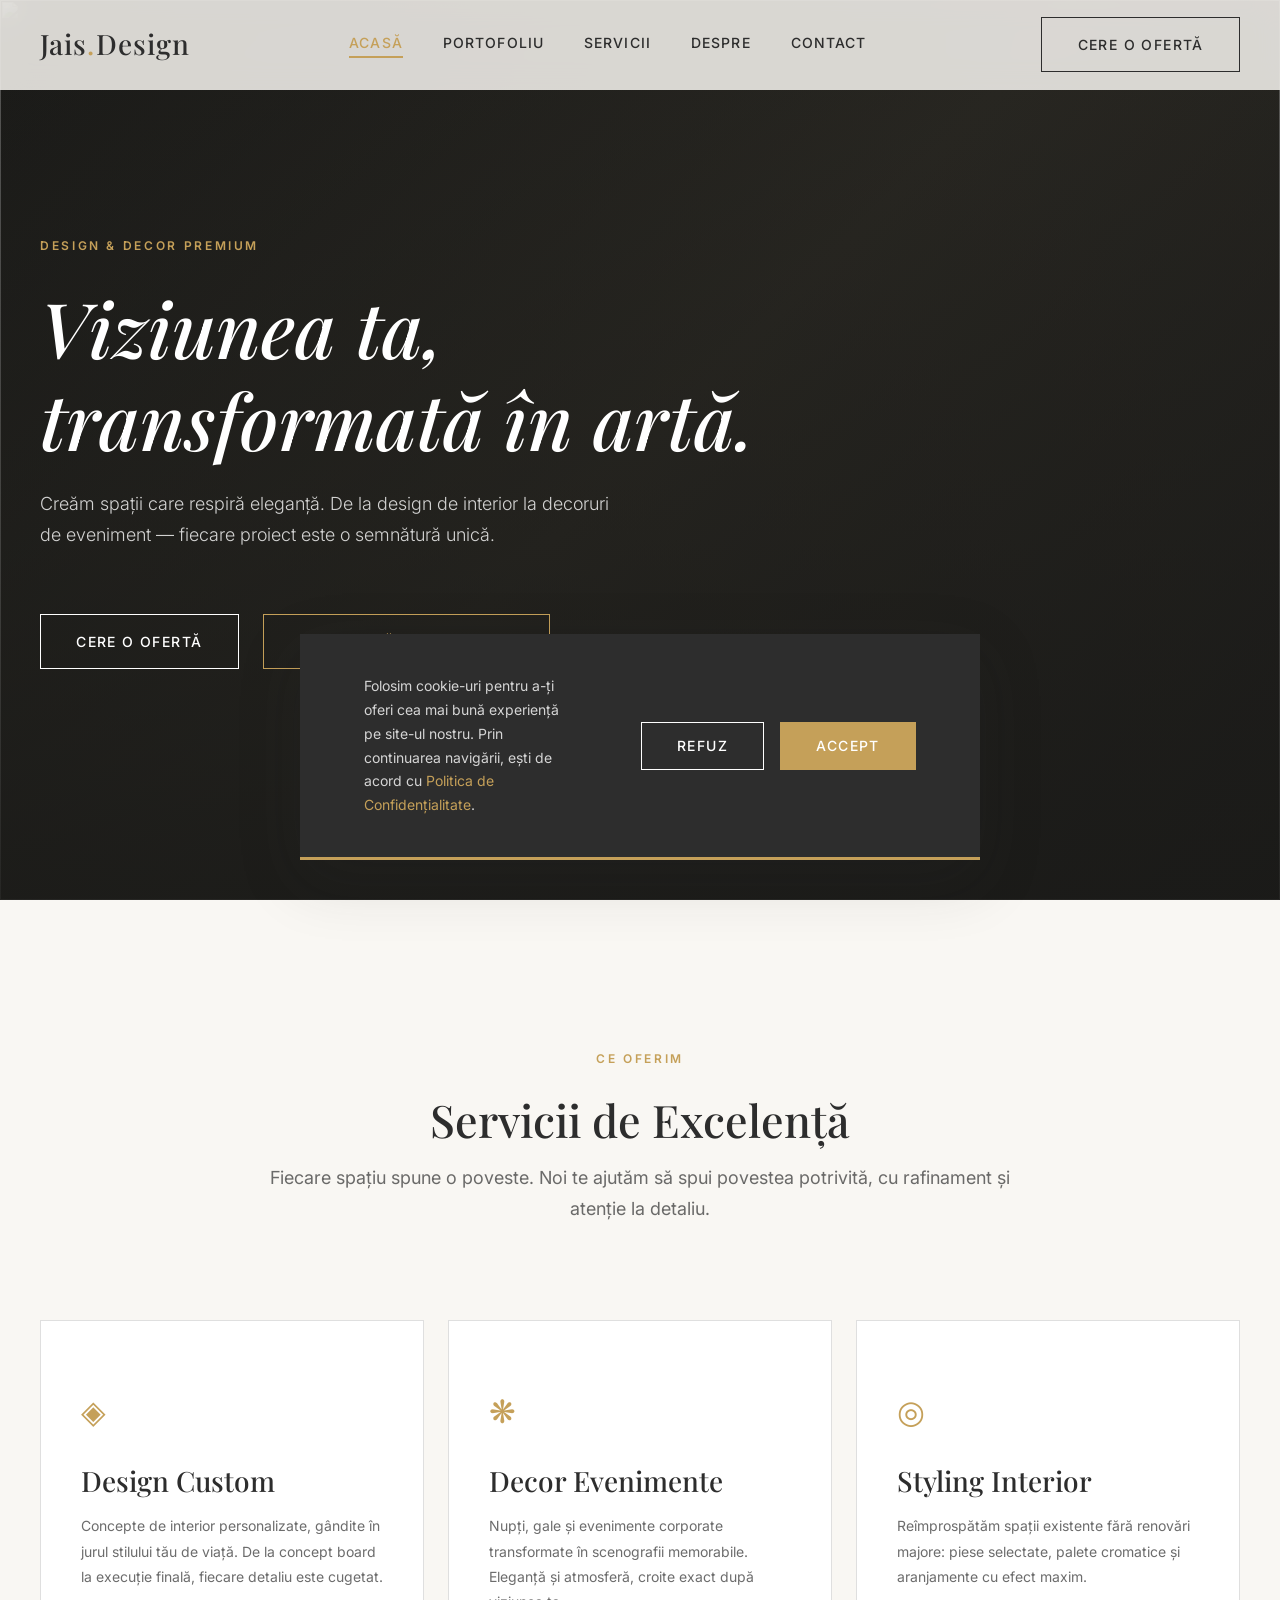
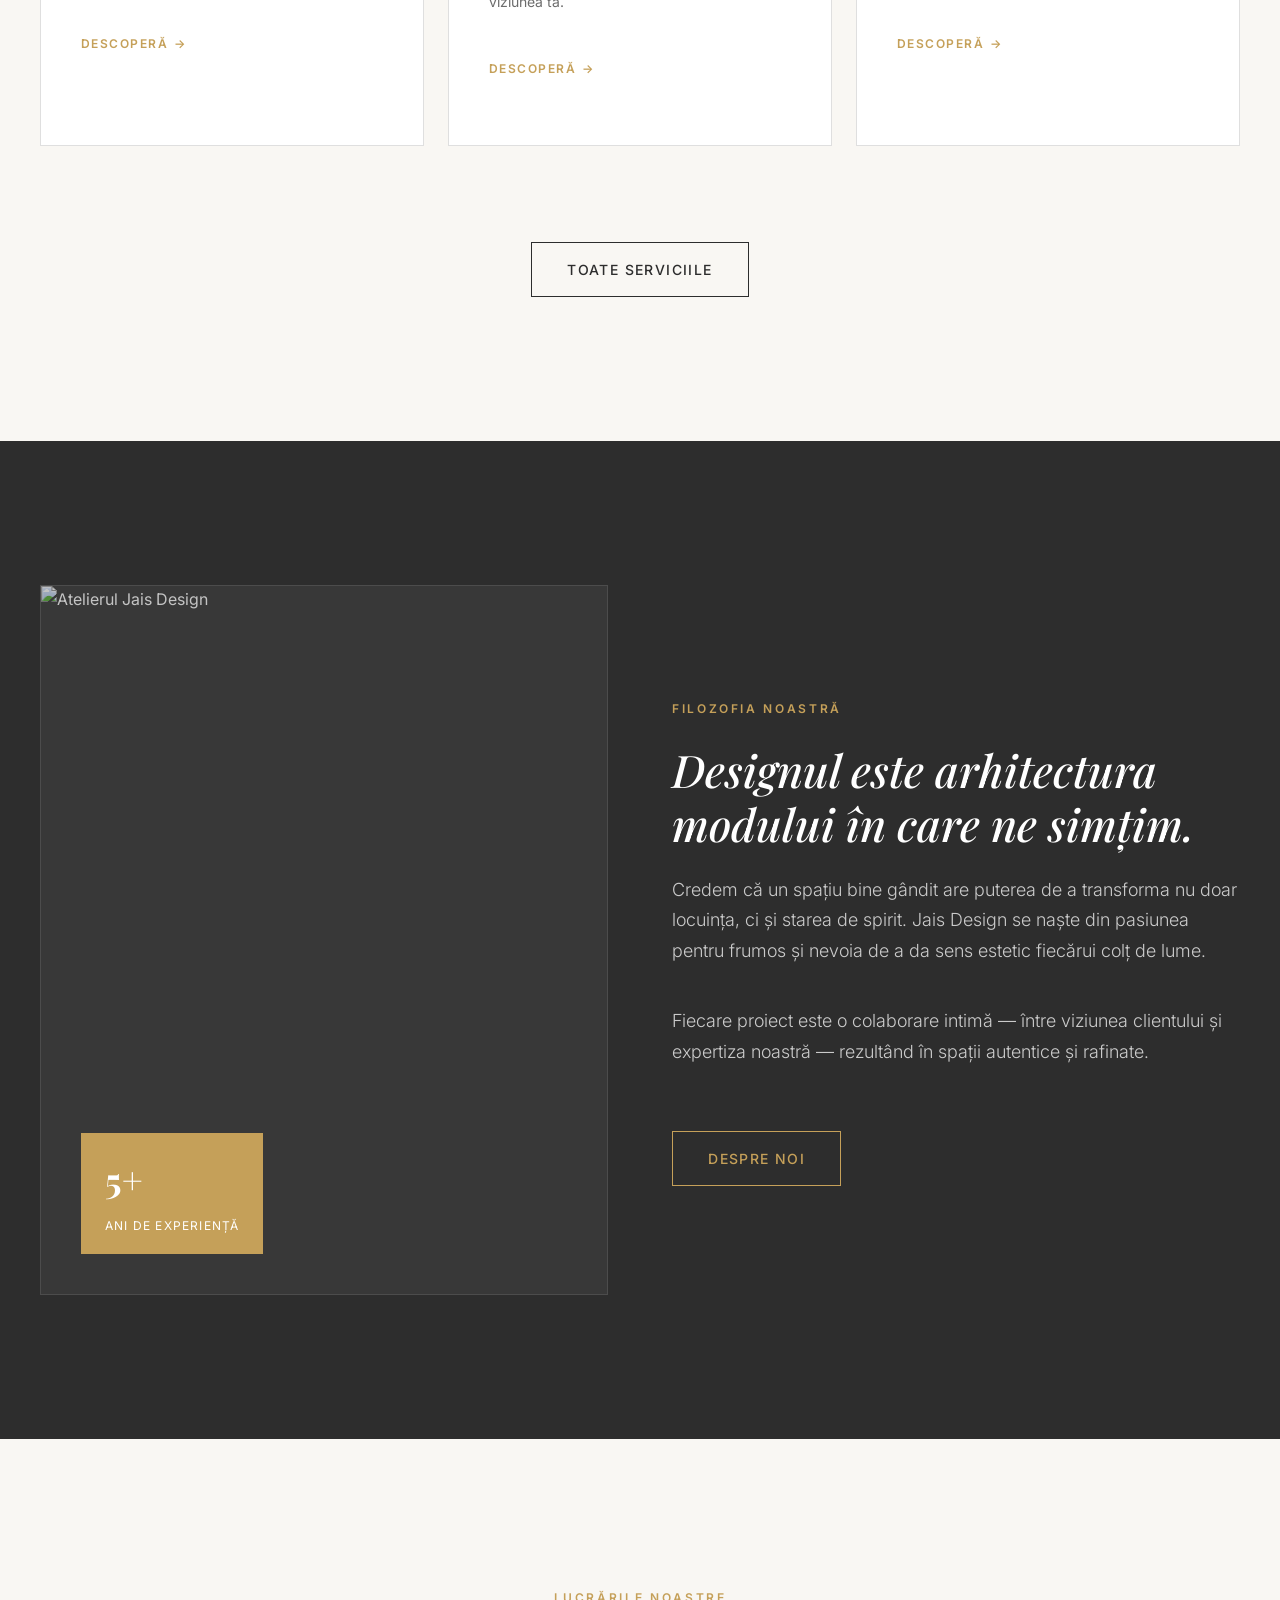
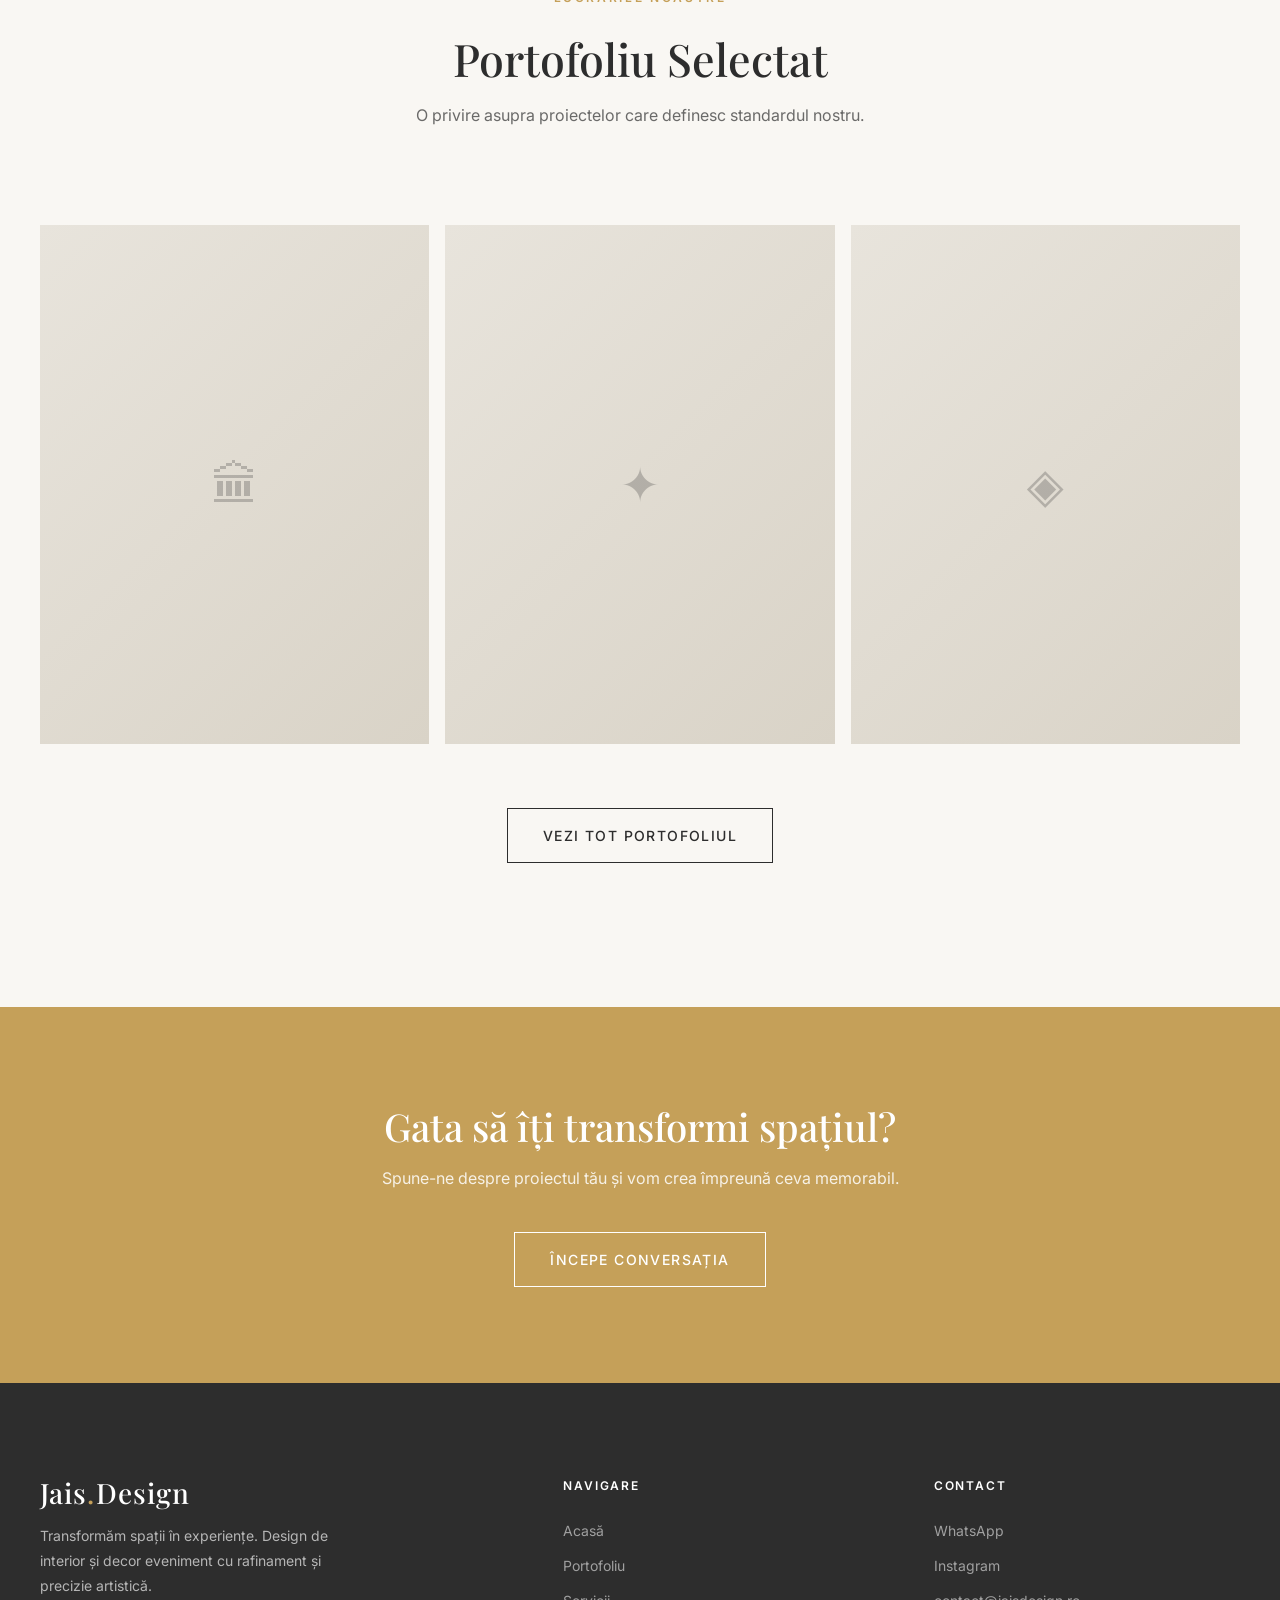
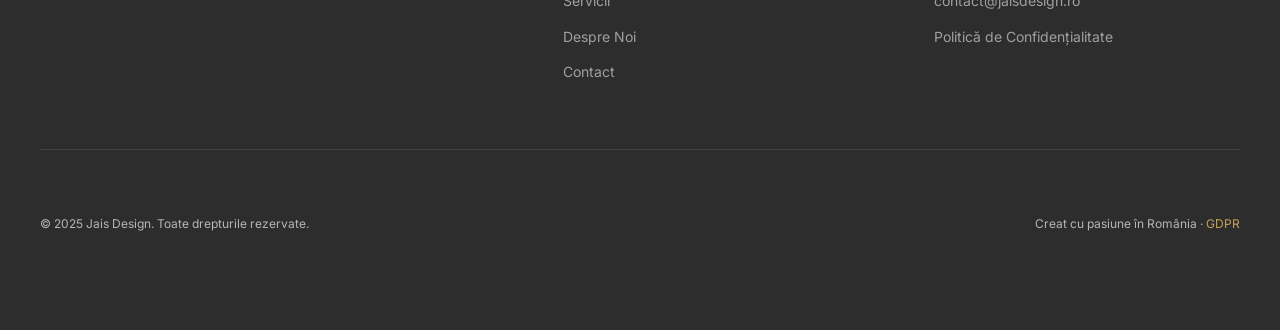
==== index.html @ 76a569d8 "Update site" ====
<!DOCTYPE html>
<html lang="ro">
<head>
  <meta charset="UTF-8" />
  <meta name="viewport" content="width=device-width, initial-scale=1.0" />
  <meta name="description" content="Jais Design — Design interior și decor evenimente premium în România. Transformăm viziunea ta în artă." />
  <meta name="robots" content="index, follow" />
  <!-- Open Graph -->
  <meta property="og:title" content="Acasă | Jais Design" />
  <meta property="og:description" content="Jais Design — Design interior și decor evenimente premium în România. Transformăm viziunea ta în artă." />
  <meta property="og:type" content="website" />
  <meta property="og:url" content="https://jaisdesign.ro/index.html" />
  <title>Acasă | Jais Design</title>
  <link rel="preconnect" href="https://fonts.googleapis.com" />
  <link rel="preconnect" href="https://fonts.gstatic.com" crossorigin />
  <link rel="stylesheet" href="style.css" />
</head>
<body>
  <!-- Navbar -->
  <header class="navbar" id="navbar">
    <div class="navbar__inner">
      <a href="index.html" class="navbar__logo">Jais<span>.</span>Design</a>
      <nav class="navbar__nav" aria-label="Navigare principală">
        <a href="index.html">Acasă</a>
        <a href="portfolio.html">Portofoliu</a>
        <a href="services.html">Servicii</a>
        <a href="about.html">Despre</a>
        <a href="contact.html">Contact</a>
      </nav>
      <a href="contact.html" class="btn navbar__cta" aria-label="Cere o ofertă">
        <span>Cere o Ofertă</span>
      </a>
      <button class="navbar__hamburger" aria-label="Deschide meniu" aria-expanded="false">
        <span></span><span></span><span></span>
      </button>
    </div>
  </header>

  <!-- Mobile Nav -->
  <nav class="navbar__mobile" aria-label="Navigare mobilă">
    <a href="index.html">Acasă</a>
    <a href="portfolio.html">Portofoliu</a>
    <a href="services.html">Servicii</a>
    <a href="about.html">Despre</a>
    <a href="contact.html">Contact</a>
    <a href="contact.html" class="btn btn--accent" style="margin-top:1rem"><span>Cere o Ofertă</span></a>
  </nav>

  <main>
    <!-- Hero Section -->
    <section class="hero" aria-label="Secțiunea principală">
      <div class="hero__bg" aria-hidden="true">
        <img src="assets/images/hero-bg.jpg" alt="" loading="eager" />
      </div>
      <div class="container">
        <div class="hero__content">
          <span class="section-label hero__label">Design &amp; Decor Premium</span>
          <h1>Viziunea ta,<br /><em>transformată în artă.</em></h1>
          <p class="hero__subtitle">
            Creăm spații care respiră eleganță. De la design de interior la decoruri
            de eveniment — fiecare proiect este o semnătură unică.
          </p>
          <div class="hero__cta">
            <a href="contact.html" class="btn btn--white">
              <span>Cere o Ofertă</span>
            </a>
            <a href="portfolio.html" class="btn btn--accent">
              <span>Descoperă Portofoliul</span>
            </a>
          </div>
        </div>
      </div>
      <div class="hero__scroll" aria-hidden="true">
        <span>Scroll</span>
      </div>
    </section>

    <!-- Services Preview -->
    <section class="section services-preview" id="servicii" aria-labelledby="services-heading">
      <div class="container">
        <header class="services-preview__header fade-up">
          <span class="section-label">Ce Oferim</span>
          <h2 id="services-heading">Servicii de Excelență</h2>
          <p>
            Fiecare spațiu spune o poveste. Noi te ajutăm să spui povestea potrivită,
            cu rafinament și atenție la detaliu.
          </p>
        </header>

        <div class="services-grid stagger">
          <article class="service-card fade-up">
            <span class="service-card__icon" aria-hidden="true">◈</span>
            <h3>Design Custom</h3>
            <p>
              Concepte de interior personalizate, gândite în jurul stilului tău de viață.
              De la concept board la execuție finală, fiecare detaliu este cugetat.
            </p>
            <a href="services.html#design-custom" class="service-card__link" aria-label="Mai multe despre Design Custom">
              Descoperă <span aria-hidden="true">→</span>
            </a>
          </article>

          <article class="service-card fade-up">
            <span class="service-card__icon" aria-hidden="true">❋</span>
            <h3>Decor Evenimente</h3>
            <p>
              Nupți, gale și evenimente corporate transformate în scenografii memorabile.
              Eleganță și atmosferă, croite exact după viziunea ta.
            </p>
            <a href="services.html#decor-evenimente" class="service-card__link" aria-label="Mai multe despre Decor Evenimente">
              Descoperă <span aria-hidden="true">→</span>
            </a>
          </article>

          <article class="service-card fade-up">
            <span class="service-card__icon" aria-hidden="true">◎</span>
            <h3>Styling Interior</h3>
            <p>
              Reîmprospătăm spații existente fără renovări majore: piese selectate,
              palete cromatice și aranjamente cu efect maxim.
            </p>
            <a href="services.html#styling-interior" class="service-card__link" aria-label="Mai multe despre Styling Interior">
              Descoperă <span aria-hidden="true">→</span>
            </a>
          </article>
        </div>

        <div class="text-center" style="margin-top: var(--space-2xl);">
          <a href="services.html" class="btn fade-up"><span>Toate Serviciile</span></a>
        </div>
      </div>
    </section>

    <!-- About Teaser -->
    <section class="section about-teaser" aria-labelledby="about-heading">
      <div class="container">
        <div class="grid-2">
          <div class="about-teaser__visual fade-up" aria-hidden="true">
            <img src="assets/images/about-teaser.jpg" alt="Atelierul Jais Design" loading="lazy" />
            <div class="about-teaser__badge">
              <strong>5+</strong>
              <span>Ani de Experiență</span>
            </div>
          </div>
          <div class="fade-up">
            <span class="section-label">Filozofia Noastră</span>
            <h2 id="about-heading">Designul este arhitectura modului în care ne simțim.</h2>
            <p>
              Credem că un spațiu bine gândit are puterea de a transforma nu doar
              locuința, ci și starea de spirit. Jais Design se naște din pasiunea
              pentru frumos și nevoia de a da sens estetic fiecărui colț de lume.
            </p>
            <p>
              Fiecare proiect este o colaborare intimă — între viziunea clientului
              și expertiza noastră — rezultând în spații autentice și rafinate.
            </p>
            <a href="about.html" class="btn btn--accent" style="margin-top: var(--space-md);">
              <span>Despre Noi</span>
            </a>
          </div>
        </div>
      </div>
    </section>

    <!-- Portfolio Teaser -->
    <section class="section" aria-labelledby="portfolio-heading">
      <div class="container">
        <header class="portfolio-header fade-up">
          <span class="section-label">Lucrările Noastre</span>
          <h2 id="portfolio-heading">Portofoliu Selectat</h2>
          <p>O privire asupra proiectelor care definesc standardul nostru.</p>
        </header>

        <div class="portfolio-grid stagger">
          <article class="portfolio-item portfolio-item--placeholder fade-up" aria-label="Proiect Rezidențial Floreasca">
            <span class="placeholder-icon" aria-hidden="true">🏛</span>
            <div class="portfolio-item__overlay">
              <span class="portfolio-item__category">Design Interior</span>
              <h3 class="portfolio-item__title">Rezidențial Floreasca</h3>
            </div>
          </article>
          <article class="portfolio-item portfolio-item--placeholder fade-up" aria-label="Proiect Nuntă Elegance">
            <span class="placeholder-icon" aria-hidden="true">✦</span>
            <div class="portfolio-item__overlay">
              <span class="portfolio-item__category">Decor Eveniment</span>
              <h3 class="portfolio-item__title">Nuntă Elegance</h3>
            </div>
          </article>
          <article class="portfolio-item portfolio-item--placeholder fade-up" aria-label="Proiect Penthouse Herăstrău">
            <span class="placeholder-icon" aria-hidden="true">◈</span>
            <div class="portfolio-item__overlay">
              <span class="portfolio-item__category">Styling Interior</span>
              <h3 class="portfolio-item__title">Penthouse Herăstrău</h3>
            </div>
          </article>
        </div>

        <div class="text-center" style="margin-top: var(--space-xl);">
          <a href="portfolio.html" class="btn fade-up"><span>Vezi Tot Portofoliul</span></a>
        </div>
      </div>
    </section>

    <!-- CTA Band -->
    <section class="section--sm" style="background: var(--clr-accent);" aria-labelledby="cta-heading">
      <div class="container text-center fade-up">
        <h2 id="cta-heading" style="color: var(--clr-white); font-size: clamp(1.5rem, 3vw, 2.5rem); margin-bottom: var(--space-sm);">
          Gata să îți transformi spațiul?
        </h2>
        <p style="color: rgba(255,255,255,0.85); margin-inline: auto; margin-bottom: var(--space-lg);">
          Spune-ne despre proiectul tău și vom crea împreună ceva memorabil.
        </p>
        <a href="contact.html" class="btn btn--white"><span>Începe Conversația</span></a>
      </div>
    </section>
  </main>

  <!-- Footer -->
  <footer class="footer">
    <div class="container">
      <div class="footer__inner">
        <div class="footer__brand">
          <a href="index.html" class="navbar__logo">Jais<span>.</span>Design</a>
          <p>Transformăm spații în experiențe. Design de interior și decor eveniment cu rafinament și precizie artistică.</p>
        </div>
        <div class="footer__col">
          <h5>Navigare</h5>
          <ul>
            <li><a href="index.html">Acasă</a></li>
            <li><a href="portfolio.html">Portofoliu</a></li>
            <li><a href="services.html">Servicii</a></li>
            <li><a href="about.html">Despre Noi</a></li>
            <li><a href="contact.html">Contact</a></li>
          </ul>
        </div>
        <div class="footer__col">
          <h5>Contact</h5>
          <ul>
            <li><a href="https://wa.me/40700000000" target="_blank" rel="noopener">WhatsApp</a></li>
            <li><a href="https://instagram.com/jaisdesign" target="_blank" rel="noopener">Instagram</a></li>
            <li><a href="mailto:contact@jaisdesign.ro">contact@jaisdesign.ro</a></li>
            <li><a href="politica-confidentialitate.html">Politică de Confidențialitate</a></li>
          </ul>
        </div>
      </div>
      <div class="footer__bottom">
        <p>© 2025 Jais Design. Toate drepturile rezervate.</p>
        <p>Creat cu pasiune în România · <a href="politica-confidentialitate.html">GDPR</a></p>
      </div>
    </div>
  </footer>
  <!-- Cookie Banner -->
  <div class="cookie-banner" role="dialog" aria-label="Consimțământ cookie-uri" aria-live="polite">
    <p>
      Folosim cookie-uri pentru a-ți oferi cea mai bună experiență pe site-ul nostru.
      Prin continuarea navigării, ești de acord cu
      <a href="politica-confidentialitate.html">Politica de Confidențialitate</a>.
    </p>
    <div class="cookie-banner__actions">
      <button class="btn btn--white cookie-btn-decline"><span>Refuz</span></button>
      <button class="btn btn--filled cookie-btn-accept"><span>Accept</span></button>
    </div>
  </div>
  <script src="script.js" defer></script>
</body>
</html>
---- style.css ----
/* ============================================================
   JAIS DESIGN — Global Stylesheet
   Quiet Luxury · Premium Design & Decor
   ============================================================ */

/* --- Google Fonts --- */
@import url('https://fonts.googleapis.com/css2?family=Playfair+Display:ital,wght@0,400;0,500;0,600;0,700;1,400;1,500&family=Inter:wght@300;400;500;600&display=swap');

/* --- CSS Variables --- */
:root {
  --clr-bg:       #F9F7F3;
  --clr-text:     #2D2D2D;
  --clr-accent:   #C5A059;
  --clr-white:    #FFFFFF;
  --clr-border:   rgba(45, 45, 45, 0.15);
  --clr-overlay:  rgba(45, 45, 45, 0.55);

  --ff-heading: 'Playfair Display', Georgia, serif;
  --ff-body:    'Inter', system-ui, sans-serif;

  --fw-light:   300;
  --fw-regular: 400;
  --fw-medium:  500;
  --fw-semi:    600;
  --fw-bold:    700;

  --fz-xs:   0.75rem;
  --fz-sm:   0.875rem;
  --fz-base: 1rem;
  --fz-md:   1.125rem;
  --fz-lg:   1.375rem;
  --fz-xl:   1.75rem;
  --fz-2xl:  2.25rem;
  --fz-3xl:  3rem;
  --fz-4xl:  4rem;
  --fz-5xl:  5.5rem;

  --space-xs:  0.5rem;
  --space-sm:  1rem;
  --space-md:  1.5rem;
  --space-lg:  2.5rem;
  --space-xl:  4rem;
  --space-2xl: 6rem;
  --space-3xl: 9rem;

  --radius-sm: 2px;
  --radius-md: 6px;

  --transition: 0.4s cubic-bezier(0.25, 0.46, 0.45, 0.94);
  --shadow-sm: 0 2px 12px rgba(45, 45, 45, 0.08);
  --shadow-md: 0 8px 32px rgba(45, 45, 45, 0.12);
  --shadow-lg: 0 20px 60px rgba(45, 45, 45, 0.16);

  --max-width: 1280px;
  --nav-height: 90px;
  --nav-height-scrolled: 68px;
}

/* --- Reset & Base --- */
*, *::before, *::after { box-sizing: border-box; margin: 0; padding: 0; }

html {
  scroll-behavior: smooth;
  font-size: 16px;
  -webkit-font-smoothing: antialiased;
  -moz-osx-font-smoothing: grayscale;
}

body {
  font-family: var(--ff-body);
  font-weight: var(--fw-regular);
  font-size: var(--fz-base);
  color: var(--clr-text);
  background-color: var(--clr-bg);
  line-height: 1.7;
  overflow-x: hidden;
}

img { display: block; max-width: 100%; height: auto; }
a  { color: inherit; text-decoration: none; }
ul, ol { list-style: none; }
button { cursor: pointer; border: none; background: none; font-family: inherit; }
input, textarea, select { font-family: inherit; }

/* --- Typography --- */
h1, h2, h3, h4, h5, h6 {
  font-family: var(--ff-heading);
  font-weight: var(--fw-medium);
  line-height: 1.2;
  color: var(--clr-text);
}

h1 { font-size: clamp(var(--fz-3xl), 6vw, var(--fz-5xl)); }
h2 { font-size: clamp(var(--fz-2xl), 3.5vw, var(--fz-4xl)); }
h3 { font-size: clamp(var(--fz-xl), 2.5vw, var(--fz-2xl)); }
h4 { font-size: var(--fz-lg); }

p { max-width: 68ch; }

.section-label {
  display: inline-block;
  font-family: var(--ff-body);
  font-size: var(--fz-xs);
  font-weight: var(--fw-semi);
  letter-spacing: 0.22em;
  text-transform: uppercase;
  color: var(--clr-accent);
  margin-bottom: var(--space-md);
}

/* --- Layout Utilities --- */
.container {
  width: 100%;
  max-width: var(--max-width);
  margin-inline: auto;
  padding-inline: var(--space-lg);
}

.section { padding-block: var(--space-3xl); }
.section--sm { padding-block: var(--space-2xl); }

.grid-2 {
  display: grid;
  grid-template-columns: 1fr 1fr;
  gap: var(--space-xl);
  align-items: center;
}

.flex-center { display: flex; align-items: center; justify-content: center; }
.text-center { text-align: center; }
.text-center p { margin-inline: auto; }

/* --- Buttons --- */
.btn {
  display: inline-flex;
  align-items: center;
  gap: var(--space-xs);
  padding: 0.9rem 2.2rem;
  font-family: var(--ff-body);
  font-size: var(--fz-sm);
  font-weight: var(--fw-medium);
  letter-spacing: 0.1em;
  text-transform: uppercase;
  border: 1.5px solid var(--clr-text);
  color: var(--clr-text);
  background: transparent;
  transition: background var(--transition), color var(--transition), border-color var(--transition), transform var(--transition);
  position: relative;
  overflow: hidden;
}

.btn::after {
  content: '';
  position: absolute;
  inset: 0;
  background: var(--clr-text);
  transform: translateX(-101%);
  transition: transform var(--transition);
  z-index: 0;
}

.btn:hover::after { transform: translateX(0); }
.btn:hover { color: var(--clr-white); border-color: var(--clr-text); }
.btn span { position: relative; z-index: 1; }
.btn:active { transform: scale(0.98); }

.btn--accent {
  border-color: var(--clr-accent);
  color: var(--clr-accent);
}
.btn--accent::after { background: var(--clr-accent); }
.btn--accent:hover { color: var(--clr-white); border-color: var(--clr-accent); }

.btn--white {
  border-color: var(--clr-white);
  color: var(--clr-white);
}
.btn--white::after { background: var(--clr-white); }
.btn--white:hover { color: var(--clr-text); }

.btn--filled {
  background: var(--clr-accent);
  border-color: var(--clr-accent);
  color: var(--clr-white);
}
.btn--filled::after { background: var(--clr-text); }
.btn--filled:hover { border-color: var(--clr-text); color: var(--clr-white); }

/* --- Navbar --- */
.navbar {
  position: fixed;
  top: 0; left: 0; right: 0;
  z-index: 1000;
  height: var(--nav-height);
  display: flex;
  align-items: center;
  background: rgba(249, 247, 243, 0.85);
  backdrop-filter: blur(14px);
  -webkit-backdrop-filter: blur(14px);
  border-bottom: 1px solid transparent;
  transition: height var(--transition), box-shadow var(--transition), border-color var(--transition), background var(--transition);
}

.navbar.scrolled {
  height: var(--nav-height-scrolled);
  box-shadow: var(--shadow-sm);
  border-color: var(--clr-border);
  background: rgba(249, 247, 243, 0.96);
}

.navbar__inner {
  display: flex;
  align-items: center;
  justify-content: space-between;
  width: 100%;
  max-width: var(--max-width);
  margin-inline: auto;
  padding-inline: var(--space-lg);
}

.navbar__logo {
  font-family: var(--ff-heading);
  font-size: var(--fz-xl);
  font-weight: var(--fw-medium);
  letter-spacing: 0.04em;
  color: var(--clr-text);
  line-height: 1;
}

.navbar__logo span { color: var(--clr-accent); }

.navbar__nav { display: flex; align-items: center; gap: var(--space-lg); }

.navbar__nav a {
  font-size: var(--fz-sm);
  font-weight: var(--fw-medium);
  letter-spacing: 0.08em;
  text-transform: uppercase;
  color: var(--clr-text);
  position: relative;
  padding-bottom: 3px;
}

.navbar__nav a::after {
  content: '';
  position: absolute;
  bottom: 0; left: 0;
  width: 0; height: 1.5px;
  background: var(--clr-accent);
  transition: width var(--transition);
}
.navbar__nav a:hover::after,
.navbar__nav a.active::after { width: 100%; }
.navbar__nav a.active { color: var(--clr-accent); }

.navbar__cta { margin-left: var(--space-sm); }

/* Hamburger */
.navbar__hamburger {
  display: none;
  flex-direction: column;
  gap: 5px;
  width: 28px;
  cursor: pointer;
  padding: 4px;
}
.navbar__hamburger span {
  display: block;
  width: 100%; height: 1.5px;
  background: var(--clr-text);
  transition: transform var(--transition), opacity var(--transition);
}
.navbar__hamburger.open span:nth-child(1) { transform: translateY(6.5px) rotate(45deg); }
.navbar__hamburger.open span:nth-child(2) { opacity: 0; }
.navbar__hamburger.open span:nth-child(3) { transform: translateY(-6.5px) rotate(-45deg); }

/* Mobile nav */
.navbar__mobile {
  display: none;
  position: fixed;
  top: var(--nav-height);
  left: 0; right: 0;
  background: rgba(249, 247, 243, 0.98);
  backdrop-filter: blur(20px);
  -webkit-backdrop-filter: blur(20px);
  padding: var(--space-xl) var(--space-lg);
  flex-direction: column;
  gap: var(--space-lg);
  border-bottom: 1px solid var(--clr-border);
  transform: translateY(-20px);
  opacity: 0;
  transition: transform var(--transition), opacity var(--transition);
  pointer-events: none;
}
.navbar__mobile.open {
  display: flex;
  transform: translateY(0);
  opacity: 1;
  pointer-events: all;
}
.navbar__mobile a {
  font-family: var(--ff-heading);
  font-size: var(--fz-xl);
  color: var(--clr-text);
}

/* --- Hero --- */
.hero {
  position: relative;
  min-height: 100svh;
  display: flex;
  align-items: center;
  overflow: hidden;
}

.hero__bg {
  position: absolute;
  inset: 0;
  background: linear-gradient(135deg, #1a1a18 0%, #2c2a24 50%, #1e1d1b 100%);
  z-index: 0;
}

.hero__bg img {
  width: 100%; height: 100%;
  object-fit: cover;
  opacity: 0.45;
  transition: transform 8s ease;
}

.hero__bg::after {
  content: '';
  position: absolute;
  inset: 0;
  background: linear-gradient(
    to bottom,
    rgba(26, 26, 24, 0.2) 0%,
    rgba(26, 26, 24, 0.5) 60%,
    rgba(26, 26, 24, 0.85) 100%
  );
}

.hero__content {
  position: relative;
  z-index: 1;
  max-width: 820px;
  color: var(--clr-white);
}

.hero__label {
  color: var(--clr-accent);
  margin-bottom: var(--space-md);
}

.hero h1 {
  color: var(--clr-white);
  margin-bottom: var(--space-md);
  font-style: italic;
  font-weight: var(--fw-medium);
}

.hero__subtitle {
  font-size: var(--fz-md);
  font-weight: var(--fw-light);
  color: rgba(255,255,255,0.8);
  margin-bottom: var(--space-xl);
  max-width: 52ch;
}

.hero__cta { display: flex; gap: var(--space-md); flex-wrap: wrap; }

.hero__scroll {
  position: absolute;
  bottom: var(--space-xl);
  left: 50%;
  transform: translateX(-50%);
  z-index: 1;
  display: flex;
  flex-direction: column;
  align-items: center;
  gap: var(--space-xs);
  color: rgba(255,255,255,0.5);
  font-size: var(--fz-xs);
  letter-spacing: 0.15em;
  text-transform: uppercase;
  animation: scrollBounce 2s ease-in-out infinite;
}

.hero__scroll::before {
  content: '';
  display: block;
  width: 1px;
  height: 50px;
  background: linear-gradient(to bottom, transparent, rgba(255,255,255,0.5));
}

@keyframes scrollBounce {
  0%, 100% { transform: translateX(-50%) translateY(0); }
  50% { transform: translateX(-50%) translateY(6px); }
}

/* --- Services Preview (Home) --- */
.services-preview {
  background: var(--clr-bg);
}

.services-preview__header {
  text-align: center;
  margin-bottom: var(--space-2xl);
}

.services-preview__header p {
  margin-inline: auto;
  color: rgba(45,45,45,0.7);
  font-size: var(--fz-md);
  margin-top: var(--space-sm);
}

.services-grid {
  display: grid;
  grid-template-columns: repeat(3, 1fr);
  gap: var(--space-md);
}

.service-card {
  padding: var(--space-xl) var(--space-lg);
  border: 1px solid var(--clr-border);
  background: var(--clr-white);
  transition: transform var(--transition), box-shadow var(--transition), border-color var(--transition);
  position: relative;
  overflow: hidden;
}

.service-card::before {
  content: '';
  position: absolute;
  bottom: 0; left: 0;
  width: 100%; height: 3px;
  background: var(--clr-accent);
  transform: scaleX(0);
  transform-origin: left;
  transition: transform var(--transition);
}

.service-card:hover { transform: translateY(-6px); box-shadow: var(--shadow-md); border-color: rgba(197,160,89,0.3); }
.service-card:hover::before { transform: scaleX(1); }

.service-card__icon {
  font-size: 2rem;
  margin-bottom: var(--space-md);
  color: var(--clr-accent);
  display: block;
}

.service-card h3 {
  font-size: var(--fz-xl);
  margin-bottom: var(--space-sm);
}

.service-card p {
  font-size: var(--fz-sm);
  color: rgba(45,45,45,0.7);
  line-height: 1.8;
  margin-bottom: var(--space-lg);
}

.service-card__link {
  font-size: var(--fz-xs);
  font-weight: var(--fw-semi);
  letter-spacing: 0.12em;
  text-transform: uppercase;
  color: var(--clr-accent);
  display: inline-flex;
  align-items: center;
  gap: 6px;
  transition: gap var(--transition);
}
.service-card__link:hover { gap: 10px; }

/* --- About Teaser (Home) --- */
.about-teaser {
  background: var(--clr-text);
  color: var(--clr-white);
}

.about-teaser .section-label { color: var(--clr-accent); }

.about-teaser h2 {
  color: var(--clr-white);
  font-style: italic;
  margin-bottom: var(--space-md);
}

.about-teaser p {
  color: rgba(255,255,255,0.75);
  font-size: var(--fz-md);
  font-weight: var(--fw-light);
  margin-bottom: var(--space-lg);
}

.about-teaser__visual {
  position: relative;
  aspect-ratio: 4/5;
  background: rgba(255,255,255,0.05);
  border: 1px solid rgba(255,255,255,0.1);
  overflow: hidden;
}

.about-teaser__visual img {
  width: 100%; height: 100%;
  object-fit: cover;
  opacity: 0.7;
}

.about-teaser__badge {
  position: absolute;
  bottom: var(--space-lg);
  left: var(--space-lg);
  background: var(--clr-accent);
  color: var(--clr-white);
  padding: var(--space-sm) var(--space-md);
}

.about-teaser__badge strong {
  display: block;
  font-family: var(--ff-heading);
  font-size: var(--fz-2xl);
}

.about-teaser__badge span {
  font-size: var(--fz-xs);
  letter-spacing: 0.1em;
  text-transform: uppercase;
}

/* --- Portfolio Grid --- */
.portfolio-grid {
  display: grid;
  grid-template-columns: repeat(3, 1fr);
  gap: 16px;
}

@supports (grid-template-rows: masonry) {
  .portfolio-grid { grid-template-rows: masonry; }
}

.portfolio-item {
  position: relative;
  aspect-ratio: 3/4;
  overflow: hidden;
  cursor: pointer;
  background: rgba(45,45,45,0.08);
}

.portfolio-item img {
  width: 100%; height: 100%;
  object-fit: cover;
  transition: transform 0.7s cubic-bezier(0.25, 0.46, 0.45, 0.94);
}

.portfolio-item__overlay {
  position: absolute;
  inset: 0;
  background: linear-gradient(to top, rgba(45,45,45,0.9) 0%, rgba(45,45,45,0.3) 50%, transparent 100%);
  opacity: 0;
  transition: opacity var(--transition);
  display: flex;
  flex-direction: column;
  justify-content: flex-end;
  padding: var(--space-lg);
  color: var(--clr-white);
}

.portfolio-item:hover img { transform: scale(1.06); }
.portfolio-item:hover .portfolio-item__overlay { opacity: 1; }

.portfolio-item__category {
  font-size: var(--fz-xs);
  font-weight: var(--fw-semi);
  letter-spacing: 0.15em;
  text-transform: uppercase;
  color: var(--clr-accent);
  margin-bottom: var(--space-xs);
}

.portfolio-item__title {
  font-family: var(--ff-heading);
  font-size: var(--fz-lg);
  font-style: italic;
  color: var(--clr-white);
}

.portfolio-header {
  text-align: center;
  margin-bottom: var(--space-2xl);
}
.portfolio-header p { margin-inline: auto; color: rgba(45,45,45,0.7); margin-top: var(--space-sm); }

/* Portfolio placeholder items */
.portfolio-item--placeholder {
  background: linear-gradient(135deg, #e8e4dc 0%, #d9d3c7 100%);
  display: flex;
  align-items: center;
  justify-content: center;
}
.portfolio-item--placeholder .placeholder-icon {
  font-size: 3rem;
  opacity: 0.25;
}

/* --- Services Page --- */
.services-page__hero {
  background: var(--clr-text);
  color: var(--clr-white);
  padding-top: calc(var(--nav-height) + var(--space-2xl));
  padding-bottom: var(--space-2xl);
  text-align: center;
}

.services-page__hero h1 { color: var(--clr-white); }
.services-page__hero p { color: rgba(255,255,255,0.7); margin-inline: auto; margin-top: var(--space-sm); font-size: var(--fz-md); }

.service-detail {
  border-bottom: 1px solid var(--clr-border);
  padding-block: var(--space-3xl);
}

.service-detail:last-of-type { border-bottom: none; }

.service-detail__number {
  font-family: var(--ff-heading);
  font-size: 7rem;
  font-weight: var(--fw-bold);
  color: rgba(197,160,89,0.12);
  line-height: 1;
  margin-bottom: calc(-3rem);
  display: block;
}

.service-detail h2 {
  font-size: clamp(var(--fz-xl), 3vw, var(--fz-3xl));
  margin-bottom: var(--space-md);
}

.service-detail__desc {
  font-size: var(--fz-md);
  color: rgba(45,45,45,0.75);
  font-weight: var(--fw-light);
  margin-bottom: var(--space-lg);
}

.service-detail__features {
  display: grid;
  grid-template-columns: repeat(2, 1fr);
  gap: var(--space-sm) var(--space-xl);
  margin-bottom: var(--space-xl);
}

.service-detail__feature {
  display: flex;
  align-items: flex-start;
  gap: var(--space-sm);
  font-size: var(--fz-sm);
}

.service-detail__feature::before {
  content: '—';
  color: var(--clr-accent);
  flex-shrink: 0;
  margin-top: 2px;
}

/* --- About Page --- */
.about-hero {
  background: var(--clr-bg);
  padding-top: calc(var(--nav-height) + var(--space-3xl));
  padding-bottom: var(--space-2xl);
}

.about-hero__quote {
  font-family: var(--ff-heading);
  font-size: clamp(var(--fz-xl), 3.5vw, var(--fz-3xl));
  font-style: italic;
  font-weight: var(--fw-medium);
  line-height: 1.35;
  color: var(--clr-text);
  max-width: 26ch;
  position: relative;
  padding-left: var(--space-lg);
}

.about-hero__quote::before {
  content: '';
  position: absolute;
  left: 0; top: 0; bottom: 0;
  width: 3px;
  background: var(--clr-accent);
}

.about-values {
  background: var(--clr-white);
}

.values-grid {
  display: grid;
  grid-template-columns: repeat(3, 1fr);
  gap: var(--space-xl);
}

.value-item h4 {
  font-family: var(--ff-heading);
  font-size: var(--fz-xl);
  font-style: italic;
  margin-bottom: var(--space-sm);
  color: var(--clr-text);
}

.value-item p { font-size: var(--fz-sm); color: rgba(45,45,45,0.7); }

.value-item__num {
  font-family: var(--ff-heading);
  font-size: 4rem;
  font-weight: var(--fw-bold);
  color: rgba(197,160,89,0.2);
  line-height: 1;
  margin-bottom: var(--space-sm);
}

/* --- Contact Page --- */
.contact-page {
  padding-top: calc(var(--nav-height) + var(--space-2xl));
  min-height: 100svh;
}

.contact-grid {
  display: grid;
  grid-template-columns: 1fr 1.5fr;
  gap: var(--space-3xl);
  align-items: flex-start;
}

.contact-info__title {
  font-family: var(--ff-heading);
  font-size: var(--fz-2xl);
  font-style: italic;
  margin-bottom: var(--space-lg);
}

.contact-info__item {
  display: flex;
  align-items: flex-start;
  gap: var(--space-sm);
  margin-bottom: var(--space-lg);
}

.contact-info__item-icon {
  width: 36px; height: 36px;
  border: 1px solid var(--clr-border);
  display: flex;
  align-items: center;
  justify-content: center;
  flex-shrink: 0;
  color: var(--clr-accent);
  font-size: 1rem;
}

.contact-info__item-text strong {
  display: block;
  font-size: var(--fz-sm);
  font-weight: var(--fw-semi);
  letter-spacing: 0.05em;
  text-transform: uppercase;
  margin-bottom: 2px;
}

.contact-info__item-text span, 
.contact-info__item-text a {
  font-size: var(--fz-sm);
  color: rgba(45,45,45,0.7);
  transition: color var(--transition);
}

.contact-info__item-text a:hover { color: var(--clr-accent); }

.contact-social {
  display: flex;
  gap: var(--space-sm);
  margin-top: var(--space-xl);
}

.contact-social a {
  width: 44px; height: 44px;
  border: 1.5px solid var(--clr-border);
  display: flex;
  align-items: center;
  justify-content: center;
  font-size: var(--fz-sm);
  transition: border-color var(--transition), color var(--transition), background var(--transition);
}

.contact-social a:hover {
  border-color: var(--clr-accent);
  color: var(--clr-accent);
}

/* Contact Form */
.contact-form {
  background: var(--clr-white);
  padding: var(--space-2xl);
  border: 1px solid var(--clr-border);
}

.form-group {
  margin-bottom: var(--space-lg);
}

.form-group label {
  display: block;
  font-size: var(--fz-xs);
  font-weight: var(--fw-semi);
  letter-spacing: 0.12em;
  text-transform: uppercase;
  margin-bottom: var(--space-xs);
  color: var(--clr-text);
}

.form-group input,
.form-group select,
.form-group textarea {
  width: 100%;
  padding: 0.9rem 1rem;
  border: 1px solid var(--clr-border);
  background: var(--clr-bg);
  color: var(--clr-text);
  font-size: var(--fz-sm);
  font-weight: var(--fw-regular);
  outline: none;
  transition: border-color var(--transition), box-shadow var(--transition);
  appearance: none;
  -webkit-appearance: none;
  border-radius: 0;
}

.form-group input:focus,
.form-group select:focus,
.form-group textarea:focus {
  border-color: var(--clr-accent);
  box-shadow: 0 0 0 3px rgba(197,160,89,0.1);
}

.form-group textarea { resize: vertical; min-height: 160px; }

.form-group select {
  background-image: url("data:image/svg+xml,%3Csvg xmlns='http://www.w3.org/2000/svg' width='12' height='8' viewBox='0 0 12 8'%3E%3Cpath d='M1 1l5 5 5-5' stroke='%232D2D2D' stroke-width='1.5' fill='none' stroke-linecap='round'/%3E%3C/svg%3E");
  background-repeat: no-repeat;
  background-position: right 1rem center;
  padding-right: 2.5rem;
}

.form-submit { width: 100%; justify-content: center; padding: 1.1rem; }

/* --- Privacy Policy --- */
.privacy-page {
  padding-top: calc(var(--nav-height) + var(--space-2xl));
  padding-bottom: var(--space-3xl);
}

.privacy-page h1 { margin-bottom: var(--space-sm); }
.privacy-page .lead {
  font-size: var(--fz-md);
  color: rgba(45,45,45,0.7);
  margin-bottom: var(--space-2xl);
  padding-bottom: var(--space-xl);
  border-bottom: 1px solid var(--clr-border);
}

.privacy-page h2 {
  font-size: var(--fz-xl);
  margin-top: var(--space-xl);
  margin-bottom: var(--space-sm);
}

.privacy-page p, .privacy-page li {
  font-size: var(--fz-sm);
  color: rgba(45,45,45,0.8);
  line-height: 1.9;
  margin-bottom: var(--space-sm);
}

.privacy-page ul {
  list-style: disc;
  padding-left: var(--space-lg);
  margin-bottom: var(--space-md);
}

/* --- Footer --- */
.footer {
  background: var(--clr-text);
  color: rgba(255,255,255,0.65);
  padding-block: var(--space-2xl);
}

.footer__inner {
  display: grid;
  grid-template-columns: 1.5fr 1fr 1fr;
  gap: var(--space-xl);
  margin-bottom: var(--space-xl);
  padding-bottom: var(--space-xl);
  border-bottom: 1px solid rgba(255,255,255,0.1);
}

.footer__brand .navbar__logo { color: var(--clr-white); margin-bottom: var(--space-sm); display: block; }
.footer__brand p { font-size: var(--fz-sm); max-width: 34ch; line-height: 1.8; }

.footer__col h5 {
  font-family: var(--ff-body);
  font-size: var(--fz-xs);
  font-weight: var(--fw-semi);
  letter-spacing: 0.15em;
  text-transform: uppercase;
  color: var(--clr-white);
  margin-bottom: var(--space-md);
}

.footer__col ul { display: flex; flex-direction: column; gap: var(--space-xs); }

.footer__col ul li a {
  font-size: var(--fz-sm);
  color: rgba(255,255,255,0.55);
  transition: color var(--transition);
}
.footer__col ul li a:hover { color: var(--clr-accent); }

.footer__bottom {
  display: flex;
  align-items: center;
  justify-content: space-between;
  flex-wrap: wrap;
  gap: var(--space-sm);
}

.footer__bottom p { font-size: var(--fz-xs); margin: 0; max-width: none; }
.footer__bottom a { color: var(--clr-accent); }

/* --- Cookie Banner --- */
.cookie-banner {
  position: fixed;
  bottom: var(--space-lg);
  left: 50%;
  transform: translateX(-50%) translateY(120%);
  z-index: 9999;
  background: var(--clr-text);
  color: var(--clr-white);
  padding: var(--space-lg) var(--space-xl);
  max-width: 680px;
  width: calc(100% - var(--space-xl));
  display: flex;
  align-items: center;
  gap: var(--space-xl);
  box-shadow: var(--shadow-lg);
  border-bottom: 3px solid var(--clr-accent);
  transition: transform 0.6s cubic-bezier(0.34, 1.56, 0.64, 1);
}

.cookie-banner.visible {
  transform: translateX(-50%) translateY(0);
}

.cookie-banner p {
  font-size: var(--fz-sm);
  color: rgba(255,255,255,0.8);
  flex: 1;
  max-width: none;
  margin: 0;
}

.cookie-banner p a { color: var(--clr-accent); }
.cookie-banner__actions { display: flex; gap: var(--space-sm); flex-shrink: 0; }

/* --- Fade-in Animation --- */
.fade-up {
  opacity: 0;
  transform: translateY(40px);
  transition: opacity 0.7s ease, transform 0.7s ease;
}

.fade-up.visible {
  opacity: 1;
  transform: translateY(0);
}

.fade-up:nth-child(1) { transition-delay: 0s; }
.fade-up:nth-child(2) { transition-delay: 0.1s; }
.fade-up:nth-child(3) { transition-delay: 0.2s; }
.fade-up:nth-child(4) { transition-delay: 0.3s; }

/* Stagger for grids */
.stagger > *:nth-child(1) { transition-delay: 0s; }
.stagger > *:nth-child(2) { transition-delay: 0.12s; }
.stagger > *:nth-child(3) { transition-delay: 0.24s; }
.stagger > *:nth-child(4) { transition-delay: 0.36s; }
.stagger > *:nth-child(5) { transition-delay: 0.48s; }
.stagger > *:nth-child(6) { transition-delay: 0.6s; }

/* --- Page Hero (Inner Pages) --- */
.page-hero {
  background: var(--clr-text);
  padding-top: calc(var(--nav-height) + var(--space-2xl));
  padding-bottom: var(--space-2xl);
  text-align: center;
}

.page-hero h1 { color: var(--clr-white); }
.page-hero p {
  color: rgba(255,255,255,0.65);
  font-size: var(--fz-md);
  margin-top: var(--space-sm);
  margin-inline: auto;
}

/* --- Responsive --- */
@media (max-width: 1024px) {
  .services-grid { grid-template-columns: repeat(2, 1fr); }
  .portfolio-grid { grid-template-columns: repeat(2, 1fr); }
  .footer__inner { grid-template-columns: 1fr 1fr; }
}

@media (max-width: 768px) {
  :root {
    --space-3xl: 5rem;
    --space-2xl: 3.5rem;
    --space-xl: 2.5rem;
  }

  .navbar__nav, .navbar__cta { display: none; }
  .navbar__hamburger { display: flex; }

  .grid-2 { grid-template-columns: 1fr; }
  .services-grid { grid-template-columns: 1fr; }
  .portfolio-grid { grid-template-columns: repeat(2, 1fr); gap: 10px; }
  .values-grid { grid-template-columns: 1fr; }
  .contact-grid { grid-template-columns: 1fr; }
  .service-detail__features { grid-template-columns: 1fr; }
  .footer__inner { grid-template-columns: 1fr; }
  .footer__bottom { flex-direction: column; text-align: center; }
  .about-teaser .grid-2 > *:first-child { order: 2; }
  .about-teaser .grid-2 > *:last-child { order: 1; }

  .cookie-banner {
    flex-direction: column;
    gap: var(--space-md);
    bottom: 0;
    left: 0;
    right: 0;
    transform: translateY(120%);
    max-width: none;
    width: 100%;
    border-radius: 0;
  }
  .cookie-banner.visible { transform: translateY(0); }
  .cookie-banner__actions { width: 100%; }
  .cookie-banner__actions .btn { flex: 1; justify-content: center; }
}

@media (max-width: 480px) {
  .portfolio-grid { grid-template-columns: 1fr; }
  .hero__cta { flex-direction: column; }
  .hero__cta .btn { justify-content: center; }
  .contact-form { padding: var(--space-lg); }
}
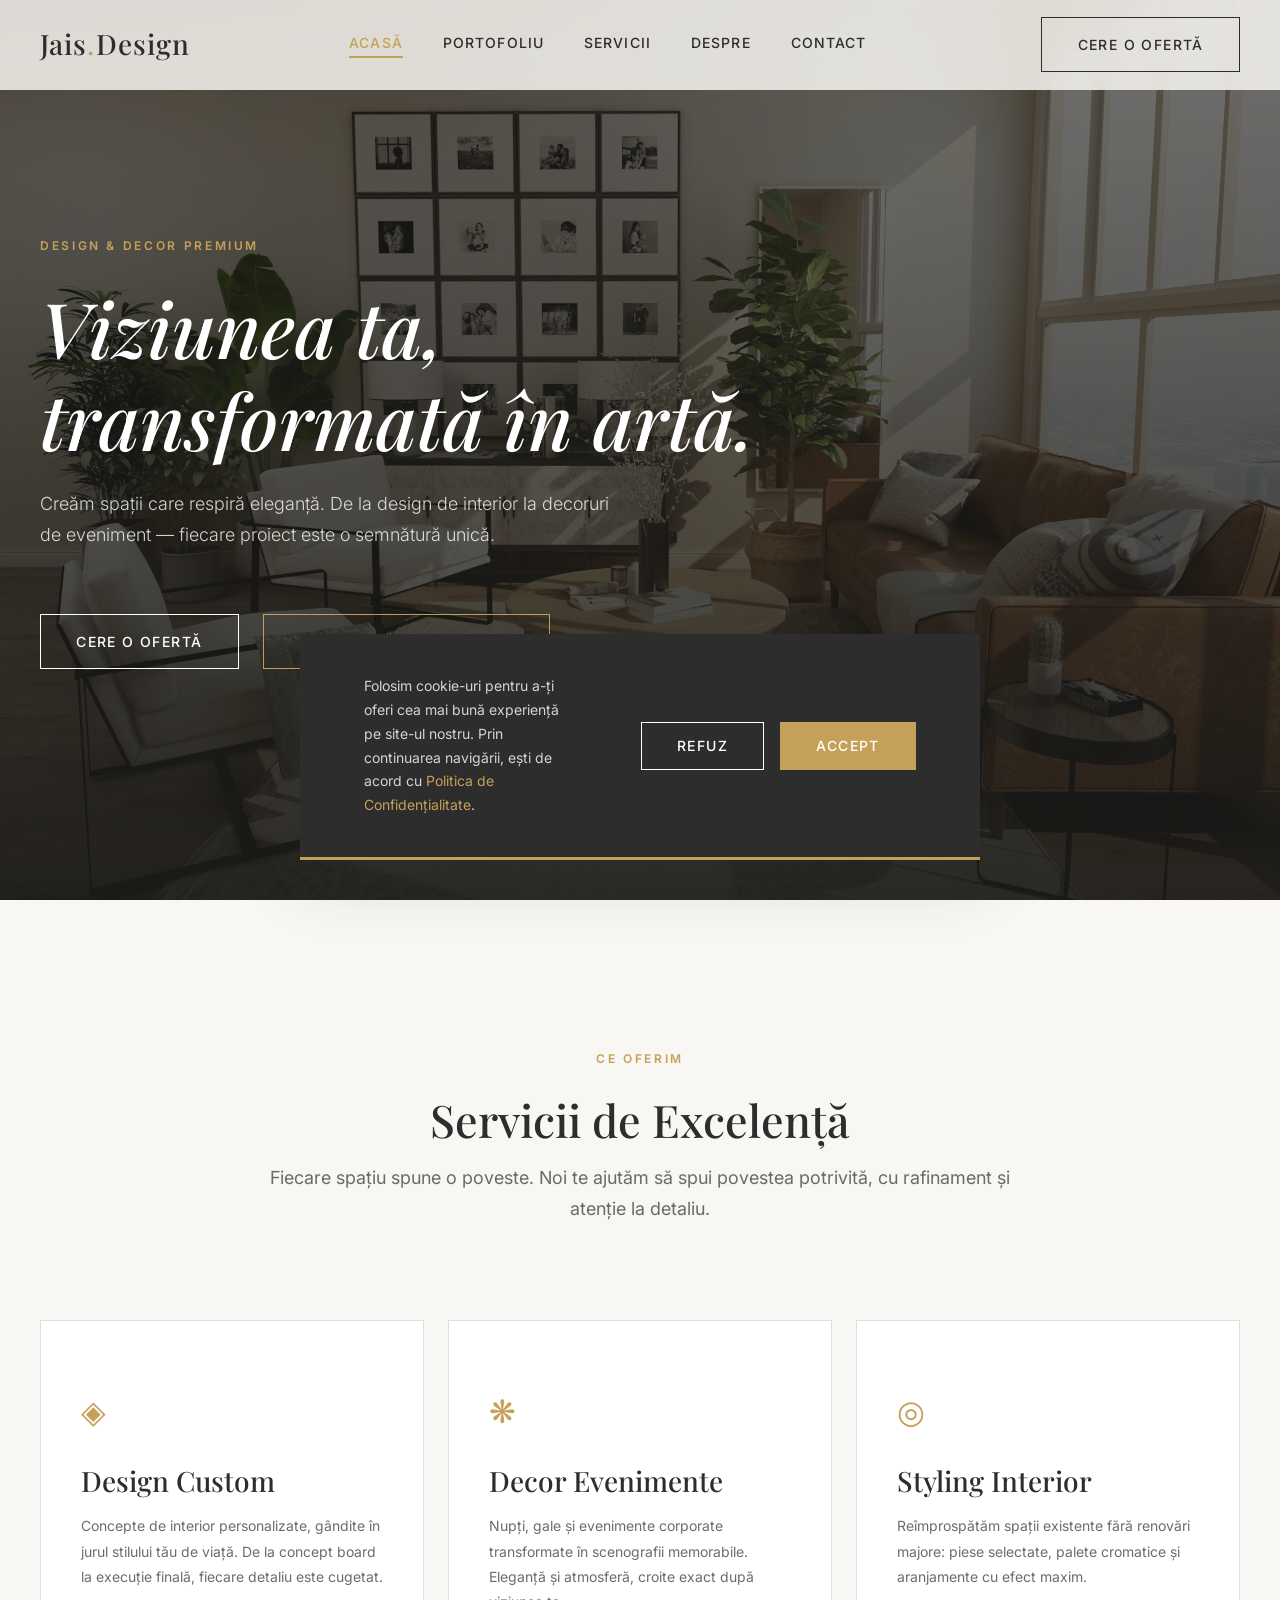
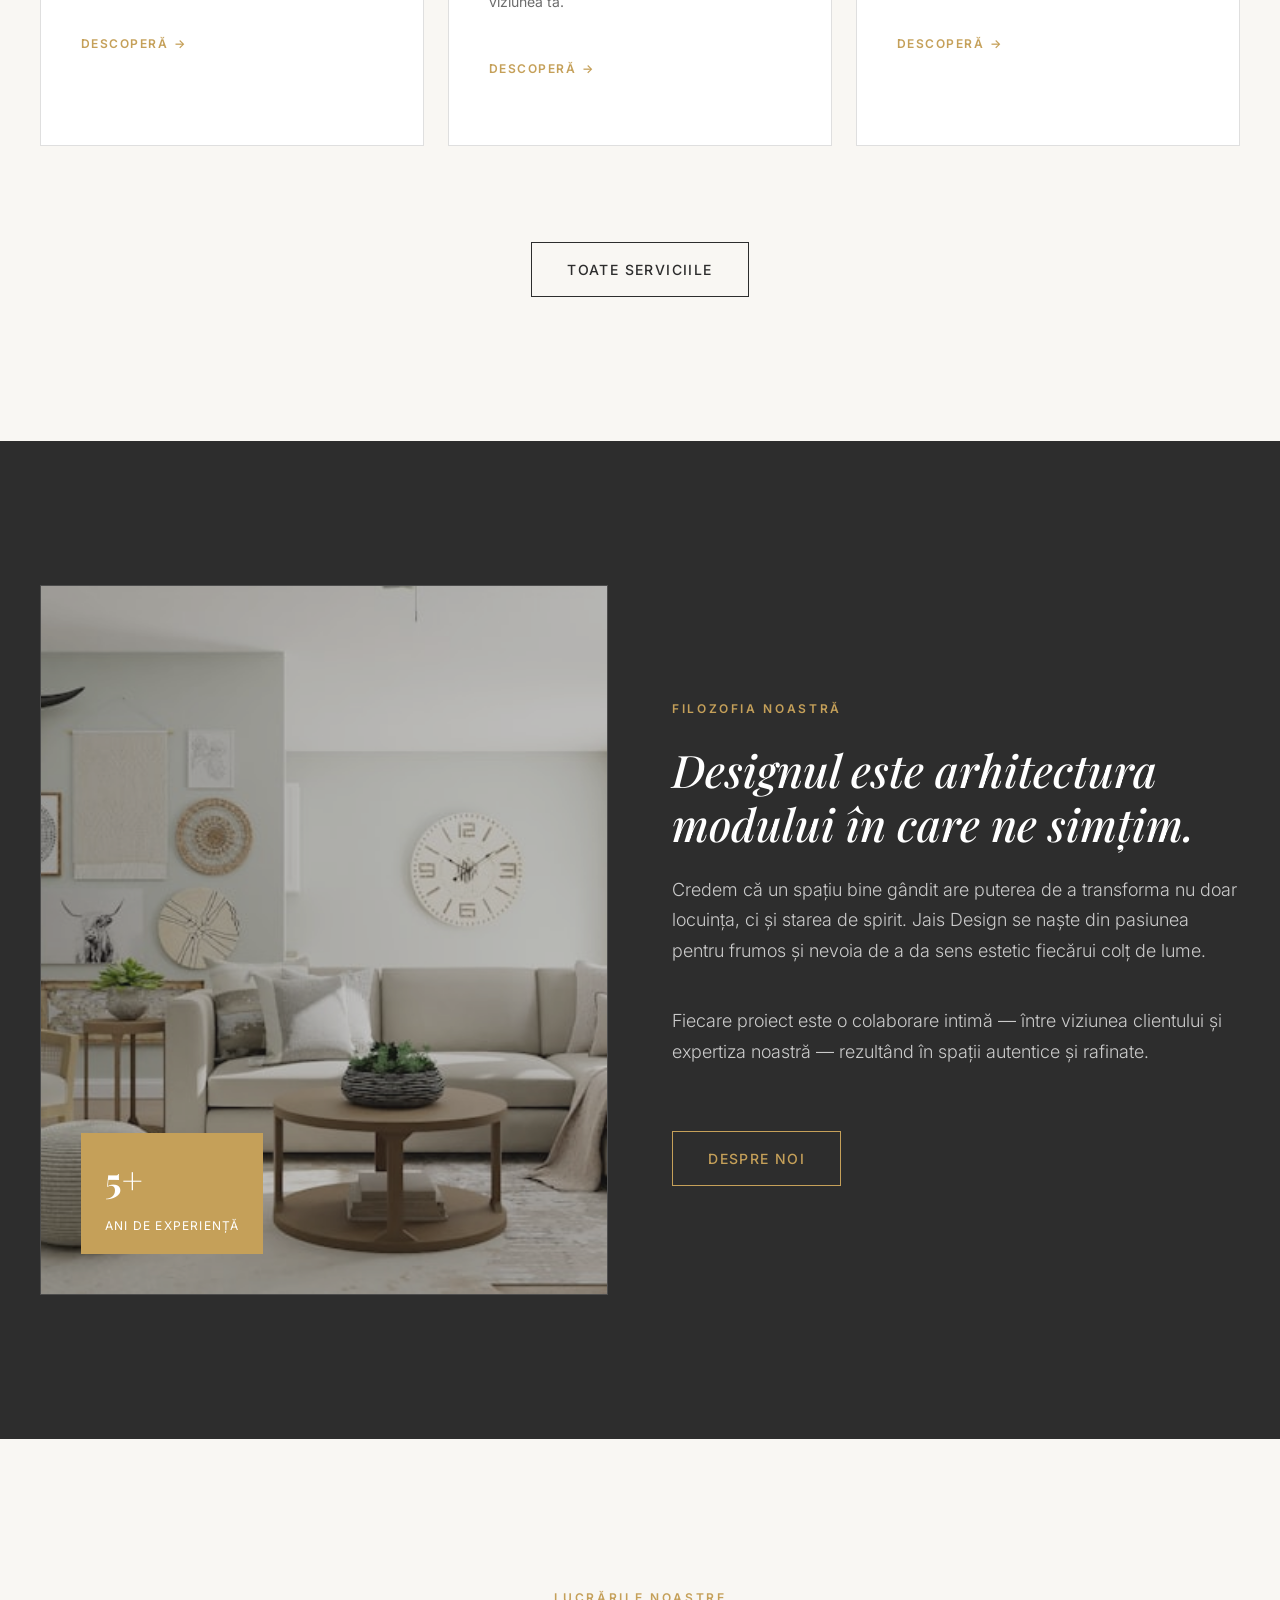
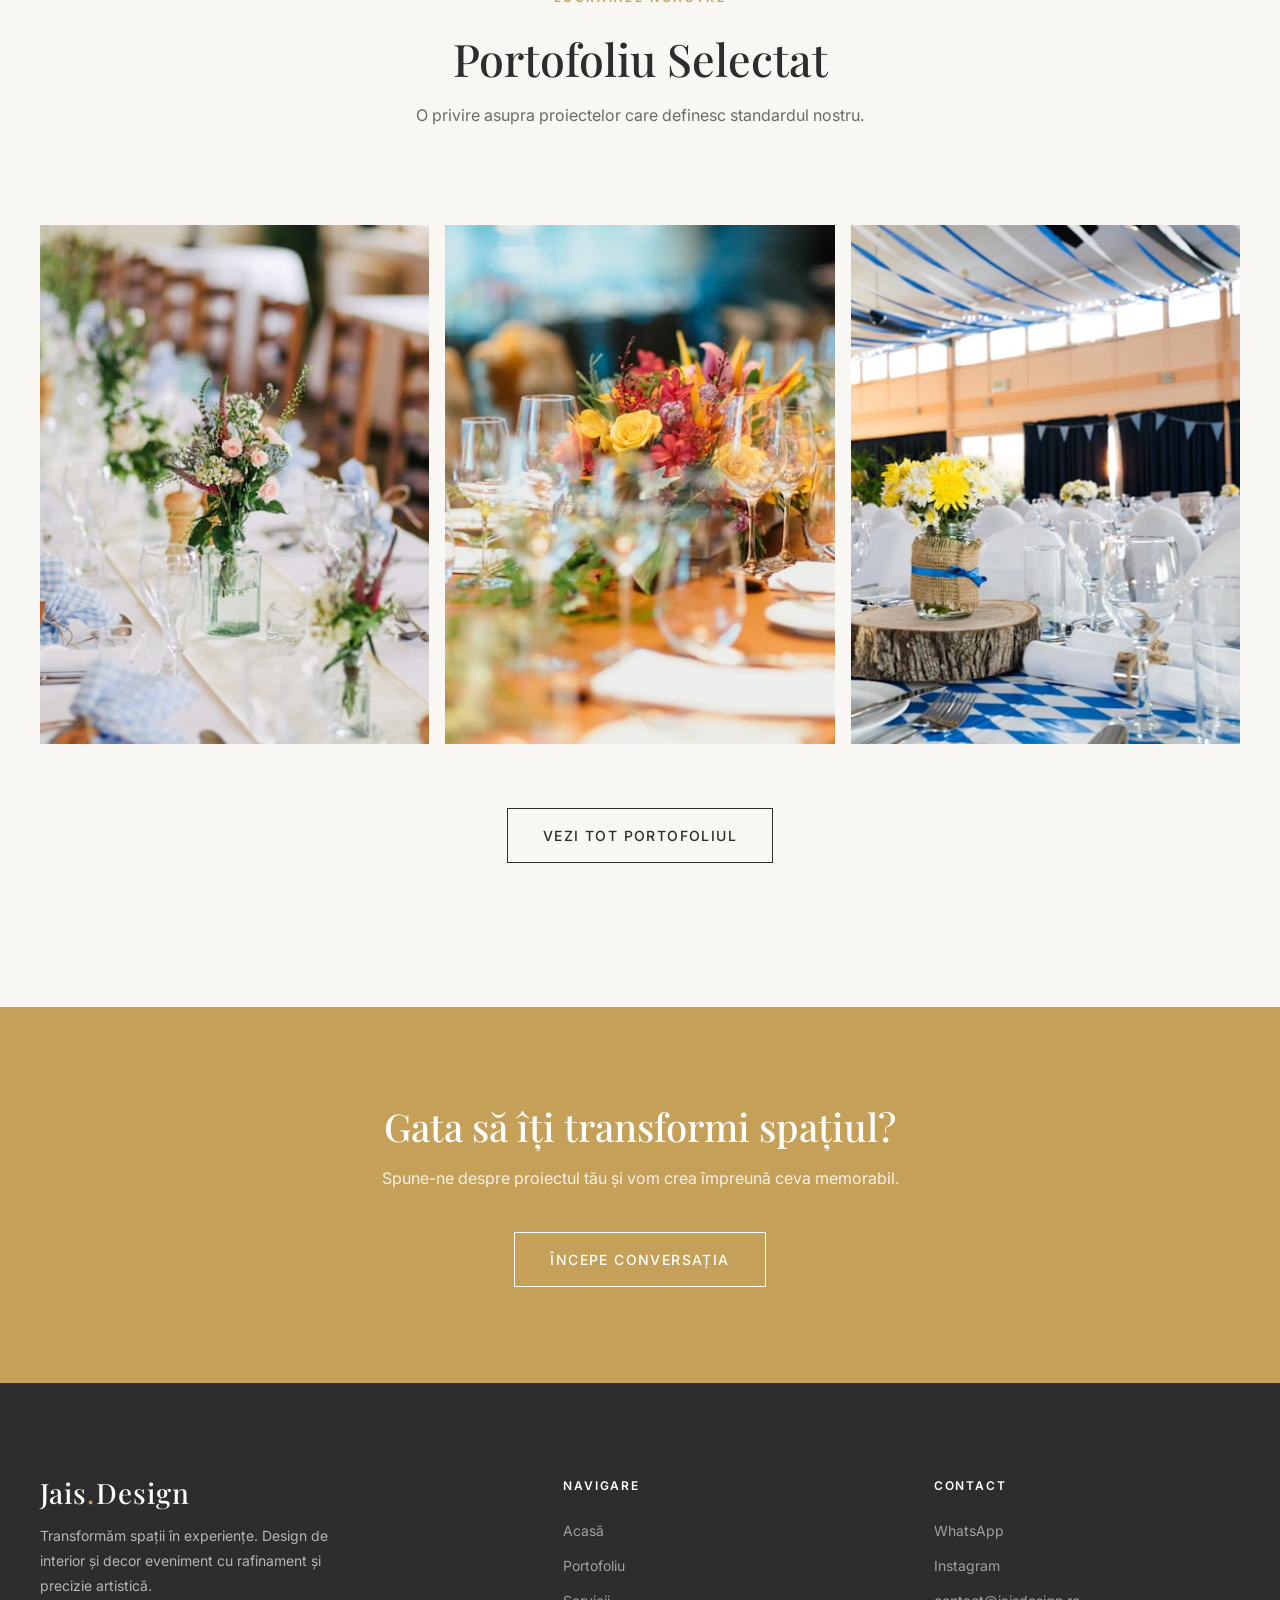
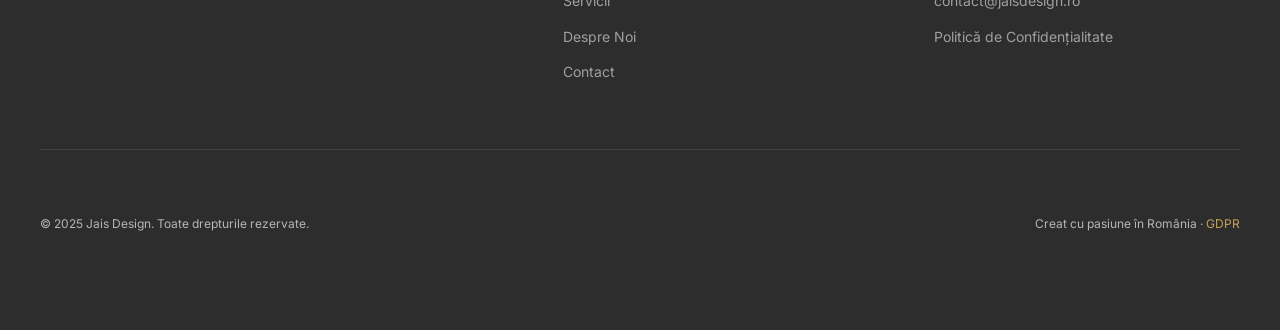
==== commit c5f5cd2c: "Add sample images from Unsplash for portfolio and hero sections" ====
--- a/index.html
+++ b/index.html
@@ -172,22 +172,22 @@
         </header>
 
         <div class="portfolio-grid stagger">
-          <article class="portfolio-item portfolio-item--placeholder fade-up" aria-label="Proiect Rezidențial Floreasca">
-            <span class="placeholder-icon" aria-hidden="true">🏛</span>
+          <article class="portfolio-item fade-up" aria-label="Proiect Rezidențial Floreasca">
+            <img src="assets/images/portfolio-01.jpg" alt="Rezidențial Floreasca" loading="lazy" />
             <div class="portfolio-item__overlay">
               <span class="portfolio-item__category">Design Interior</span>
               <h3 class="portfolio-item__title">Rezidențial Floreasca</h3>
             </div>
           </article>
-          <article class="portfolio-item portfolio-item--placeholder fade-up" aria-label="Proiect Nuntă Elegance">
-            <span class="placeholder-icon" aria-hidden="true">✦</span>
+          <article class="portfolio-item fade-up" aria-label="Proiect Nuntă Elegance">
+            <img src="assets/images/portfolio-02.jpg" alt="Nuntă Elegance" loading="lazy" />
             <div class="portfolio-item__overlay">
               <span class="portfolio-item__category">Decor Eveniment</span>
               <h3 class="portfolio-item__title">Nuntă Elegance</h3>
             </div>
           </article>
-          <article class="portfolio-item portfolio-item--placeholder fade-up" aria-label="Proiect Penthouse Herăstrău">
-            <span class="placeholder-icon" aria-hidden="true">◈</span>
+          <article class="portfolio-item fade-up" aria-label="Proiect Penthouse Herăstrău">
+            <img src="assets/images/portfolio-03.jpg" alt="Penthouse Herăstrău" loading="lazy" />
             <div class="portfolio-item__overlay">
               <span class="portfolio-item__category">Styling Interior</span>
               <h3 class="portfolio-item__title">Penthouse Herăstrău</h3>
